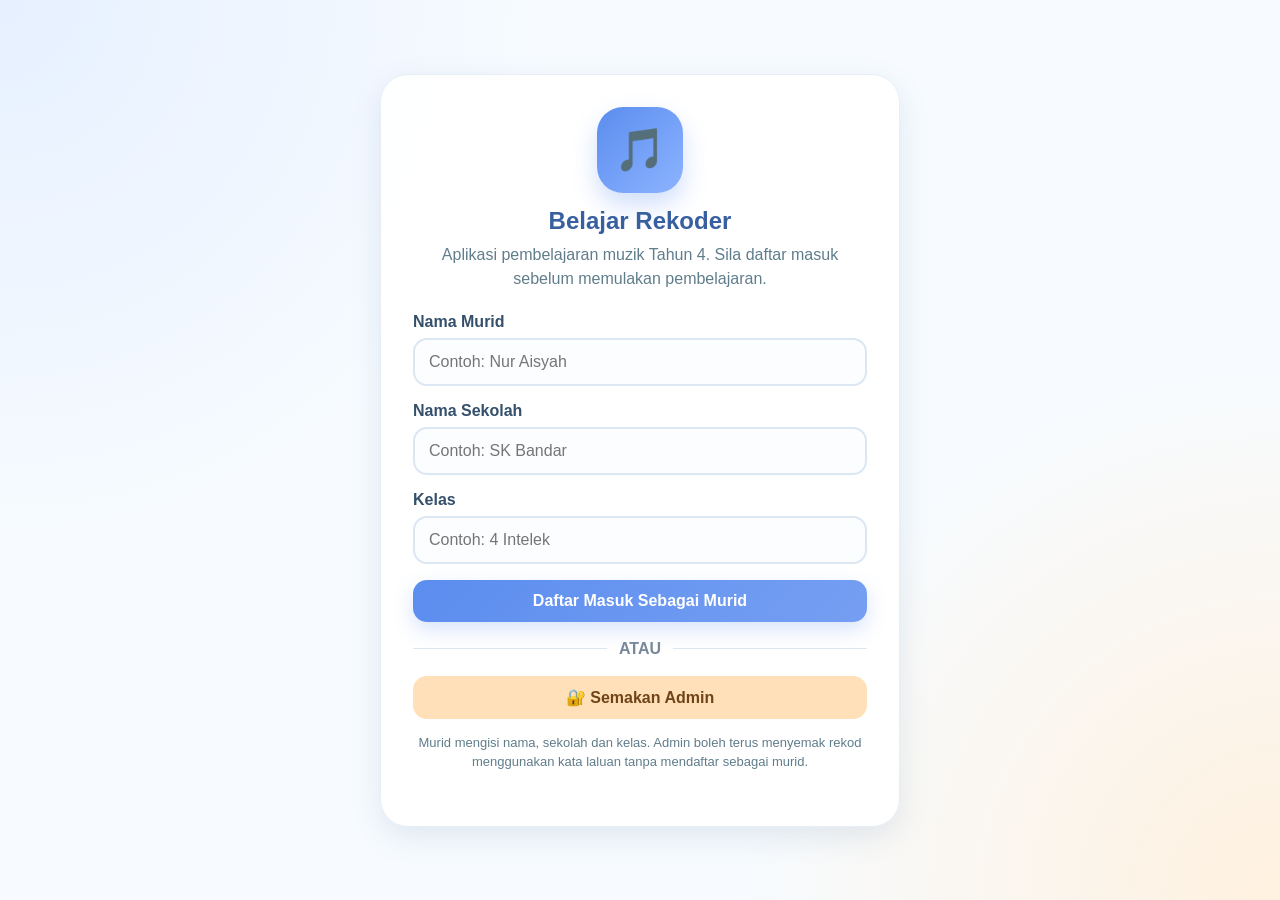
==== index.html @ 6b8384d9 "Add files via upload" ====
<!DOCTYPE html>
<html lang="ms">
<head>
  <meta charset="UTF-8" />
  <meta name="viewport" content="width=device-width, initial-scale=1.0" />
  <title>Belajar Rekoder Tahun 4</title>
  <style>
    :root{
      --primary:#5b8def;
      --secondary:#ffb86b;
      --accent:#7ed6b5;
      --pink:#f8b6c8;
      --bg:#f7fbff;
      --card:#ffffff;
      --text:#263238;
      --muted:#607d8b;
      --danger:#e57373;
      --success:#4caf88;
      --shadow:0 10px 30px rgba(79,115,150,.14);
      --radius:22px;
    }

    *{box-sizing:border-box}
    body{
      margin:0;
      font-family:"Trebuchet MS", Arial, sans-serif;
      background:
        radial-gradient(circle at top left, #e6f0ff 0, transparent 35%),
        radial-gradient(circle at bottom right, #fff1df 0, transparent 35%),
        var(--bg);
      color:var(--text);
      min-height:100vh;
    }

    button,input,select{font:inherit}

    .hidden{display:none!important}

    .app-shell{
      width:min(1180px, 94%);
      margin:24px auto 40px;
    }

    .login-screen{
      min-height:100vh;
      display:grid;
      place-items:center;
      padding:24px;
    }

    .login-card{
      width:min(520px,100%);
      background:rgba(255,255,255,.96);
      border-radius:28px;
      box-shadow:var(--shadow);
      padding:32px;
      border:1px solid #e7eef7;
    }

    .logo{
      width:86px;
      height:86px;
      border-radius:26px;
      display:grid;
      place-items:center;
      margin:0 auto 14px;
      font-size:42px;
      background:linear-gradient(135deg,var(--primary),#8cb3ff);
      box-shadow:0 12px 25px rgba(91,141,239,.28);
    }

    .login-card h1,
    .hero h1{
      margin:6px 0 8px;
      text-align:center;
      color:#385f9f;
    }

    .login-card p{
      text-align:center;
      color:var(--muted);
      margin:0 0 22px;
      line-height:1.5;
    }

    .form-group{margin-bottom:16px}
    label{
      display:block;
      font-weight:700;
      margin-bottom:7px;
      color:#35506b;
    }

    input{
      width:100%;
      border:2px solid #dbe7f3;
      border-radius:14px;
      padding:13px 14px;
      outline:none;
      background:#fbfdff;
      transition:.2s;
    }

    input:focus{
      border-color:var(--primary);
      box-shadow:0 0 0 4px rgba(91,141,239,.12);
    }

    .btn{
      border:0;
      border-radius:14px;
      padding:12px 18px;
      font-weight:800;
      cursor:pointer;
      transition:.2s;
      display:inline-flex;
      align-items:center;
      justify-content:center;
      gap:8px;
    }

    .btn:hover{transform:translateY(-2px)}
    .btn-primary{
      color:#fff;
      background:linear-gradient(135deg,var(--primary),#769ff2);
      box-shadow:0 8px 20px rgba(91,141,239,.24);
    }

    .btn-secondary{
      color:#704419;
      background:#ffe0b8;
    }

    .btn-success{
      color:#fff;
      background:linear-gradient(135deg,#47b98b,#7ed6b5);
    }

    .btn-danger{
      color:#fff;
      background:var(--danger);
    }

    .full{width:100%}

    .topbar{
      background:rgba(255,255,255,.94);
      border-radius:20px;
      box-shadow:var(--shadow);
      padding:14px 18px;
      display:flex;
      align-items:center;
      justify-content:space-between;
      gap:16px;
      position:sticky;
      top:12px;
      z-index:10;
      backdrop-filter:blur(10px);
    }

    .brand{
      display:flex;
      align-items:center;
      gap:12px;
      font-weight:900;
      color:#385f9f;
    }

    .brand-icon{
      width:44px;height:44px;border-radius:14px;
      display:grid;place-items:center;
      background:#e8f0ff;font-size:25px;
    }

    .user-chip{
      display:flex;
      align-items:center;
      gap:10px;
      color:#456;
      font-weight:700;
      text-align:right;
    }

    .nav{
      display:grid;
      grid-template-columns:repeat(5,1fr);
      gap:10px;
      margin:18px 0;
    }

    .nav button{
      border:0;
      padding:12px 10px;
      border-radius:15px;
      background:#fff;
      color:#4e6475;
      font-weight:800;
      cursor:pointer;
      box-shadow:0 5px 16px rgba(78,100,117,.10);
    }

    .nav button.active{
      background:linear-gradient(135deg,var(--primary),#8cb3ff);
      color:white;
    }

    .hero{
      background:linear-gradient(135deg,#eef5ff,#fff4e6);
      border-radius:26px;
      padding:32px 22px;
      box-shadow:var(--shadow);
      text-align:center;
      position:relative;
      overflow:hidden;
    }

    .hero:before,.hero:after{
      content:"♪";
      position:absolute;
      font-size:95px;
      opacity:.08;
      color:#385f9f;
    }
    .hero:before{left:28px;top:12px}
    .hero:after{right:28px;bottom:-8px;content:"♫"}

    .hero p{
      max-width:700px;
      margin:0 auto;
      color:var(--muted);
      line-height:1.6;
    }

    .section{
      margin-top:18px;
      background:rgba(255,255,255,.96);
      border-radius:var(--radius);
      box-shadow:var(--shadow);
      padding:26px;
    }

    .section h2{margin-top:0;color:#385f9f}

    .grid{
      display:grid;
      grid-template-columns:repeat(2,minmax(0,1fr));
      gap:16px;
    }

    .note-card,.stat-card,.admin-card{
      background:#fafdff;
      border:1px solid #e3edf5;
      border-radius:18px;
      padding:18px;
    }

    .note-card h3{margin-top:0;color:#476b91}
    .note-card p,.note-card li{line-height:1.55;color:#526772}

    .recorder{
      width:220px;
      margin:20px auto;
      padding:20px 18px 24px;
      border-radius:22px;
      background:linear-gradient(180deg,#fffdfa,#f7ead4);
      border:2px solid #e9d4b1;
      box-shadow:0 12px 25px rgba(113,86,43,.13);
      text-align:center;
    }

    .holes{
      display:flex;
      flex-direction:column;
      align-items:center;
      gap:12px;
      margin:18px auto;
    }

    .hole{
      width:28px;height:28px;border-radius:50%;
      border:3px solid #816445;
      background:#fff;
      cursor:pointer;
      transition:.2s;
    }

    .hole.closed{background:#6d5133}

    .practice-panel{text-align:center}
    .practice-display{
      font-size:44px;
      font-weight:900;
      color:#385f9f;
      margin:18px 0 10px;
    }

    .feedback{
      min-height:30px;
      font-weight:800;
      margin:10px 0;
    }

    .question{
      border:1px solid #e1eaf3;
      border-radius:18px;
      padding:18px;
      margin-bottom:16px;
      background:#fcfeff;
    }

    .question h3{
      margin-top:0;
      color:#3d5f7e;
      font-size:18px;
    }

    .option{
      display:flex;
      gap:10px;
      align-items:flex-start;
      padding:10px 12px;
      margin:8px 0;
      border-radius:12px;
      border:1px solid #e7edf3;
      cursor:pointer;
      background:white;
    }

    .option:hover{background:#f3f8ff}
    .option input{width:auto;margin-top:3px}

    .score-box{
      text-align:center;
      padding:24px;
      border-radius:22px;
      background:linear-gradient(135deg,#edf7ff,#effff8);
      border:2px dashed #9bc2ea;
    }

    .score-number{
      font-size:64px;
      color:#385f9f;
      font-weight:900;
      margin:8px 0;
    }

    .admin-tools{
      display:flex;
      gap:10px;
      flex-wrap:wrap;
      margin-bottom:16px;
    }

    table{
      width:100%;
      border-collapse:collapse;
      min-width:700px;
    }

    th,td{
      text-align:left;
      padding:12px;
      border-bottom:1px solid #e3ebf2;
    }

    th{
      background:#edf4ff;
      color:#3e5d78;
    }

    .table-wrap{overflow-x:auto}

    .empty{
      text-align:center;
      padding:30px;
      color:var(--muted);
    }

    .small{font-size:13px;color:var(--muted)}

    @media (max-width:800px){
      .grid{grid-template-columns:1fr}
      .nav{grid-template-columns:repeat(2,1fr)}
      .topbar{align-items:flex-start}
      .user-chip{font-size:13px}
    }
  </style>
</head>
<body>

  <section id="loginScreen" class="login-screen">
    <div class="login-card">
      <div class="logo">🎵</div>
      <h1>Belajar Rekoder</h1>
      <p>Aplikasi pembelajaran muzik Tahun 4. Sila daftar masuk sebelum memulakan pembelajaran.</p>

      <div class="form-group">
        <label for="studentName">Nama Murid</label>
        <input id="studentName" type="text" placeholder="Contoh: Nur Aisyah" />
      </div>

      <div class="form-group">
        <label for="schoolName">Nama Sekolah</label>
        <input id="schoolName" type="text" placeholder="Contoh: SK Bandar" />
      </div>

      <div class="form-group">
        <label for="studentClass">Kelas</label>
        <input id="studentClass" type="text" placeholder="Contoh: 4 Intelek" />
      </div>

      <button class="btn btn-primary full" onclick="login()">Daftar Masuk Sebagai Murid</button>

      <div style="display:flex;align-items:center;gap:12px;margin:18px 0;color:#789">
        <div style="height:1px;background:#dbe7f3;flex:1"></div>
        <strong>ATAU</strong>
        <div style="height:1px;background:#dbe7f3;flex:1"></div>
      </div>

      <button class="btn btn-secondary full" onclick="showDirectAdminLogin()">🔐 Semakan Admin</button>

      <div id="directAdminLogin" class="hidden" style="margin-top:16px;padding:16px;border-radius:16px;background:#f5f9ff;border:1px solid #dbe7f3">
        <label for="directAdminPassword">Kata Laluan Admin</label>
        <input id="directAdminPassword" type="password" placeholder="Masukkan kata laluan admin" />
        <button class="btn btn-primary full" style="margin-top:12px" onclick="directAdminLogin()">Buka Rekod Murid</button>
      </div>

      <p class="small" style="margin-top:14px">Murid mengisi nama, sekolah dan kelas. Admin boleh terus menyemak rekod menggunakan kata laluan tanpa mendaftar sebagai murid.</p>
    </div>
  </section>

  <section id="directAdminScreen" class="app-shell hidden">
    <header class="topbar">
      <div class="brand">
        <div class="brand-icon">🔐</div>
        <div>
          <div>Panel Semakan Admin</div>
          <div class="small">Belajar Rekoder Tahun 4</div>
        </div>
      </div>
      <button class="btn btn-secondary" onclick="exitDirectAdmin()">Keluar</button>
    </header>

    <section class="section">
      <h2>📋 Rekod Markah Murid</h2>
      <p>Admin tidak perlu mengisi nama, sekolah atau kelas.</p>

      <div class="admin-tools">
        <button class="btn btn-secondary" onclick="downloadCSV()">Muat Turun CSV</button>
        <button class="btn btn-danger" onclick="clearDirectAdminRecords()">Padam Semua Rekod</button>
      </div>

      <div class="table-wrap">
        <table>
          <thead>
            <tr>
              <th>Bil.</th>
              <th>Nama</th>
              <th>Sekolah</th>
              <th>Kelas</th>
              <th>Markah</th>
              <th>Peratus</th>
              <th>Tarikh</th>
            </tr>
          </thead>
          <tbody id="directAdminTableBody"></tbody>
        </table>
      </div>

      <div class="note-card" style="margin-top:18px">
        <strong>Perhatian:</strong>
        Rekod dalam versi ini disimpan pada pelayar/peranti yang digunakan.
        Untuk admin melihat keputusan murid daripada telefon atau komputer lain,
        aplikasi perlu disambungkan kepada pangkalan data dalam talian seperti Supabase.
      </div>
    </section>
  </section>

  <main id="app" class="app-shell hidden">
    <header class="topbar">
      <div class="brand">
        <div class="brand-icon">🎶</div>
        <div>
          <div>Belajar Rekoder</div>
          <div class="small">Muzik Tahun 4</div>
        </div>
      </div>

      <div class="user-chip">
        <div>
          <div id="userNameDisplay"></div>
          <div id="userSchoolDisplay" class="small"></div>
        </div>
        <button class="btn btn-secondary" onclick="logout()">Keluar</button>
      </div>
    </header>

    <nav class="nav">
      <button class="active" onclick="showPage('home', this)">🏠 Utama</button>
      <button onclick="showPage('notes', this)">📘 Nota</button>
      <button onclick="showPage('practice', this)">🎼 Latihan</button>
      <button onclick="showPage('quiz', this)">📝 Kuiz</button>
      <button onclick="showPage('score', this)">🏆 Markah</button>
    </nav>

    <section id="home" class="page hero">
      <h1>Selamat Datang ke Belajar Rekoder</h1>
      <p>
        Mari belajar cara memegang rekoder, menghasilkan bunyi yang lembut,
        mengenal not asas dan menjawab kuiz dengan seronok.
      </p>

      <div class="grid" style="margin-top:24px;text-align:left">
        <div class="stat-card">
          <h3>📘 Nota Mudah</h3>
          <p>Pelajari teknik asas rekoder langkah demi langkah.</p>
        </div>
        <div class="stat-card">
          <h3>🎼 Latihan Interaktif</h3>
          <p>Tekan lubang rekoder dan cuba not yang diberikan.</p>
        </div>
        <div class="stat-card">
          <h3>📝 Kuiz 20 Soalan</h3>
          <p>Uji kefahaman dengan soalan pilihan jawapan.</p>
        </div>
        <div class="stat-card">
          <h3>🏆 Rekod Markah</h3>
          <p>Markah disimpan untuk rujukan murid dan admin.</p>
        </div>
      </div>
    </section>

    <section id="notes" class="page section hidden">
      <h2>📘 Nota Teknik Belajar Rekoder</h2>
      <div class="grid">
        <article class="note-card">
          <h3>1. Postur Badan</h3>
          <p>Duduk atau berdiri dengan badan tegak. Bahu hendaklah dalam keadaan santai.</p>
        </article>

        <article class="note-card">
          <h3>2. Cara Memegang</h3>
          <p>Tangan kiri berada di bahagian atas rekoder dan tangan kanan di bahagian bawah.</p>
        </article>

        <article class="note-card">
          <h3>3. Kedudukan Jari</h3>
          <p>Tutup lubang dengan bahagian lembut hujung jari. Pastikan lubang tertutup rapat.</p>
        </article>

        <article class="note-card">
          <h3>4. Teknik Tiupan</h3>
          <p>Tiup secara lembut sambil menyebut bunyi “tu”. Jangan meniup terlalu kuat.</p>
        </article>

        <article class="note-card">
          <h3>5. Penghasilan Bunyi</h3>
          <p>Bunyi yang baik adalah jelas, lembut dan tidak pecah.</p>
        </article>

        <article class="note-card">
          <h3>6. Penjagaan Rekoder</h3>
          <p>Bersihkan rekoder selepas digunakan dan simpan di dalam bekas yang sesuai.</p>
        </article>
      </div>

      <div class="note-card" style="margin-top:16px">
        <h3>Not Asas Rekoder</h3>
        <ul>
          <li><strong>Not B:</strong> Tutup lubang ibu jari belakang dan lubang pertama.</li>
          <li><strong>Not A:</strong> Tutup lubang ibu jari belakang, lubang pertama dan kedua.</li>
          <li><strong>Not G:</strong> Tutup lubang ibu jari belakang, lubang pertama, kedua dan ketiga.</li>
        </ul>
      </div>
    </section>

    <section id="practice" class="page section hidden">
      <h2>🎼 Latihan Rekoder</h2>
      <div class="practice-panel">
        <p>Tekan butang <strong>Mula Latihan</strong>. Kemudian klik lubang rekoder sehingga sama dengan not yang diminta.</p>

        <div class="practice-display" id="targetNote">-</div>

        <div class="recorder">
          <div style="font-size:30px">🎵</div>
          <div class="holes">
            <button class="hole" data-hole="0" onclick="toggleHole(this)" title="Lubang ibu jari"></button>
            <button class="hole" data-hole="1" onclick="toggleHole(this)"></button>
            <button class="hole" data-hole="2" onclick="toggleHole(this)"></button>
            <button class="hole" data-hole="3" onclick="toggleHole(this)"></button>
          </div>
          <div class="small">Klik bulatan untuk buka atau tutup lubang.</div>
        </div>

        <div class="feedback" id="practiceFeedback"></div>
        <button class="btn btn-primary" onclick="startPractice()">▶ Mula Latihan</button>
        <button class="btn btn-success" onclick="checkPractice()">✓ Semak Jawapan</button>
        <button class="btn btn-secondary" onclick="playTone()">🔊 Dengar Bunyi</button>
      </div>
    </section>

    <section id="quiz" class="page section hidden">
      <h2>📝 Kuiz Rekoder: 20 Soalan</h2>
      <p>Jawab semua soalan, kemudian tekan butang <strong>Hantar Jawapan</strong>.</p>
      <form id="quizForm"></form>
      <button class="btn btn-primary full" onclick="submitQuiz()">Hantar Jawapan</button>
    </section>

    <section id="score" class="page section hidden">
      <h2>🏆 Markah Saya</h2>
      <div id="scoreContent" class="score-box">
        <p>Anda belum menjawab kuiz.</p>
      </div>

      <div class="admin-card" style="margin-top:22px">
        <h2>🔐 Ruangan Semakan Admin</h2>
        <p>Masukkan kata laluan admin untuk melihat semua rekod murid.</p>
        <div class="admin-tools">
          <input id="adminPassword" type="password" placeholder="Kata laluan admin" style="max-width:260px" />
          <button class="btn btn-primary" onclick="openAdmin()">Buka Rekod</button>
        </div>

        <div id="adminArea" class="hidden">
          <div class="admin-tools">
            <button class="btn btn-secondary" onclick="downloadCSV()">Muat Turun CSV</button>
            <button class="btn btn-danger" onclick="clearRecords()">Padam Semua Rekod</button>
          </div>
          <div class="table-wrap">
            <table>
              <thead>
                <tr>
                  <th>Bil.</th>
                  <th>Nama</th>
                  <th>Sekolah</th>
                  <th>Kelas</th>
                  <th>Markah</th>
                  <th>Peratus</th>
                  <th>Tarikh</th>
                </tr>
              </thead>
              <tbody id="adminTableBody"></tbody>
            </table>
          </div>
        </div>
      </div>
    </section>
  </main>

  <script>
    const ADMIN_PASSWORD = "rekoder123";

    const questions = [
      {q:"Apakah postur yang betul semasa bermain rekoder?", o:["Badan membongkok","Badan tegak dan santai","Berbaring","Kepala tunduk"], a:1},
      {q:"Tangan manakah berada di bahagian atas rekoder?", o:["Tangan kanan","Tangan kiri","Kedua-dua tangan di bawah","Tiada tangan"], a:1},
      {q:"Apakah suku kata yang sesuai digunakan ketika meniup rekoder?", o:["La","Tu","Mi","Sa"], a:1},
      {q:"Bagaimanakah cara meniup rekoder yang betul?", o:["Sangat kuat","Lembut dan terkawal","Secepat mungkin","Tanpa berhenti"], a:1},
      {q:"Bahagian jari manakah digunakan untuk menutup lubang?", o:["Kuku","Hujung jari yang lembut","Tapak tangan","Belakang tangan"], a:1},
      {q:"Apakah ciri bunyi rekoder yang baik?", o:["Pecah dan kasar","Jelas dan lembut","Terlalu kuat","Tidak kedengaran"], a:1},
      {q:"Apakah yang perlu dilakukan selepas menggunakan rekoder?", o:["Biarkan basah","Bersihkan dan simpan","Buang","Rendam semalaman"], a:1},
      {q:"Untuk not B, lubang manakah perlu ditutup?", o:["Ibu jari belakang dan lubang pertama","Semua lubang","Lubang terakhir sahaja","Tiada lubang"], a:0},
      {q:"Untuk not A, berapa lubang hadapan asas ditutup?", o:["Satu","Dua","Tiga","Empat"], a:1},
      {q:"Untuk not G, berapa lubang hadapan asas ditutup?", o:["Satu","Dua","Tiga","Tiada"], a:2},
      {q:"Apakah fungsi ibu jari tangan kiri?", o:["Memegang bahagian bawah","Menutup lubang belakang","Menekan butang","Menutup hujung rekoder"], a:1},
      {q:"Mengapakah lubang perlu ditutup rapat?", o:["Supaya rekoder berat","Supaya bunyi tepat","Supaya warna cantik","Supaya tangan sejuk"], a:1},
      {q:"Apakah yang berlaku jika tiupan terlalu kuat?", o:["Bunyi menjadi pecah","Bunyi semakin lembut","Rekoder tidak berbunyi","Not menjadi perlahan"], a:0},
      {q:"Bahagian rekoder yang dimasukkan ke mulut dipanggil...", o:["Kaki rekoder","Muncung rekoder","Lubang nada","Badan bawah"], a:1},
      {q:"Apakah amalan terbaik sebelum bermain rekoder?", o:["Makan gula-gula","Pastikan tangan bersih","Basahkan semua lubang","Goncang rekoder"], a:1},
      {q:"Semasa bermain, bahu hendaklah...", o:["Diangkat tinggi","Santai","Digoyang","Ditekan"], a:1},
      {q:"Apakah tujuan latihan penjarian?", o:["Menghafal warna","Menguasai kedudukan jari","Menguatkan rekoder","Menukar saiz rekoder"], a:1},
      {q:"Apakah yang perlu dibuat jika bunyi tidak jelas?", o:["Tiup lebih kuat tanpa henti","Semak lubang dan kawal tiupan","Tutup semua lubang secara rawak","Ketuk rekoder"], a:1},
      {q:"Rekoder termasuk dalam keluarga alat muzik...", o:["Tiupan","Bertali","Pukulan","Elektronik"], a:0},
      {q:"Sikap yang baik semasa belajar rekoder ialah...", o:["Cepat berputus asa","Berlatih secara sabar dan konsisten","Bermain terlalu kuat","Mengganggu rakan"], a:1}
    ];

    let currentUser = null;
    let currentTarget = null;
    const patterns = {
      "B":[1,1,0,0],
      "A":[1,1,1,0],
      "G":[1,1,1,1]
    };

    function login(){
      const name = document.getElementById("studentName").value.trim();
      const school = document.getElementById("schoolName").value.trim();
      const studentClass = document.getElementById("studentClass").value.trim();

      if(!name || !school || !studentClass){
        alert("Sila lengkapkan nama, sekolah dan kelas.");
        return;
      }

      currentUser = {name, school, studentClass};
      localStorage.setItem("rekoderCurrentUser", JSON.stringify(currentUser));
      loadApp();
    }

    function loadApp(){
      const saved = localStorage.getItem("rekoderCurrentUser");
      if(saved) currentUser = JSON.parse(saved);
      if(!currentUser) return;

      document.getElementById("loginScreen").classList.add("hidden");
      document.getElementById("app").classList.remove("hidden");
      document.getElementById("userNameDisplay").textContent = currentUser.name;
      document.getElementById("userSchoolDisplay").textContent =
        currentUser.school + " • " + currentUser.studentClass;

      buildQuiz();
      showMyScore();
    }

    function logout(){
      localStorage.removeItem("rekoderCurrentUser");
      location.reload();
    }

    function showPage(id, button){
      document.querySelectorAll(".page").forEach(p => p.classList.add("hidden"));
      document.getElementById(id).classList.remove("hidden");

      document.querySelectorAll(".nav button").forEach(b => b.classList.remove("active"));
      if(button) button.classList.add("active");

      if(id === "score") showMyScore();
      window.scrollTo({top:0, behavior:"smooth"});
    }

    function buildQuiz(){
      const form = document.getElementById("quizForm");
      form.innerHTML = "";

      questions.forEach((item,index)=>{
        const box = document.createElement("div");
        box.className = "question";
        box.innerHTML = `<h3>${index+1}. ${item.q}</h3>` +
          item.o.map((opt,i)=>`
            <label class="option">
              <input type="radio" name="q${index}" value="${i}">
              <span>${opt}</span>
            </label>
          `).join("");
        form.appendChild(box);
      });
    }

    function submitQuiz(){
      let score = 0;
      let answered = 0;

      questions.forEach((item,index)=>{
        const selected = document.querySelector(`input[name="q${index}"]:checked`);
        if(selected){
          answered++;
          if(Number(selected.value) === item.a) score++;
        }
      });

      if(answered < questions.length){
        alert(`Sila jawab semua soalan. Anda telah menjawab ${answered} daripada ${questions.length} soalan.`);
        return;
      }

      const percent = Math.round((score/questions.length)*100);
      const record = {
        ...currentUser,
        score,
        total:questions.length,
        percent,
        date:new Date().toLocaleString("ms-MY")
      };

      localStorage.setItem("rekoderLastScore", JSON.stringify(record));

      const records = JSON.parse(localStorage.getItem("rekoderRecords") || "[]");
      records.push(record);
      localStorage.setItem("rekoderRecords", JSON.stringify(records));

      showPage("score", document.querySelectorAll(".nav button")[4]);
      alert("Tahniah! Kuiz telah dihantar.");
    }

    function showMyScore(){
      const box = document.getElementById("scoreContent");
      const record = JSON.parse(localStorage.getItem("rekoderLastScore") || "null");

      if(!record || !currentUser || record.name !== currentUser.name){
        box.innerHTML = "<p>Anda belum menjawab kuiz.</p>";
        return;
      }

      let message = "Teruskan berlatih!";
      if(record.percent >= 80) message = "Cemerlang! Anda hebat bermain rekoder.";
      else if(record.percent >= 60) message = "Bagus! Tingkatkan lagi latihan anda.";
      else if(record.percent >= 40) message = "Usaha yang baik. Baca semula nota dan cuba lagi.";

      box.innerHTML = `
        <div class="small">${record.name} • ${record.school} • ${record.studentClass}</div>
        <div class="score-number">${record.score}/${record.total}</div>
        <h3>${record.percent}%</h3>
        <p>${message}</p>
        <div class="small">${record.date}</div>
      `;
    }

    function startPractice(){
      const notes = Object.keys(patterns);
      currentTarget = notes[Math.floor(Math.random()*notes.length)];
      document.getElementById("targetNote").textContent = "Not " + currentTarget;
      document.getElementById("practiceFeedback").textContent = "Susun penjarian yang betul.";
      document.querySelectorAll(".hole").forEach(h => h.classList.remove("closed"));
    }

    function toggleHole(el){
      el.classList.toggle("closed");
    }

    function checkPractice(){
      if(!currentTarget){
        alert("Tekan Mula Latihan terlebih dahulu.");
        return;
      }

      const state = [...document.querySelectorAll(".hole")]
        .map(h => h.classList.contains("closed") ? 1 : 0);

      const correct = patterns[currentTarget].every((v,i)=>v === state[i]);
      const feedback = document.getElementById("practiceFeedback");

      if(correct){
        feedback.textContent = "✅ Betul! Penjarian anda tepat.";
        feedback.style.color = "#2e8b67";
        playTone();
      }else{
        feedback.textContent = "❌ Belum tepat. Semak semula nota penjarian.";
        feedback.style.color = "#d05f5f";
      }
    }

    function playTone(){
      const frequencyMap = {B:493.88,A:440,G:392};
      const note = currentTarget || "A";

      const AudioContext = window.AudioContext || window.webkitAudioContext;
      if(!AudioContext){
        alert("Pelayar ini tidak menyokong audio.");
        return;
      }

      const ctx = new AudioContext();
      const osc = ctx.createOscillator();
      const gain = ctx.createGain();

      osc.type = "sine";
      osc.frequency.value = frequencyMap[note];
      gain.gain.setValueAtTime(0.12, ctx.currentTime);
      gain.gain.exponentialRampToValueAtTime(0.001, ctx.currentTime + 0.8);

      osc.connect(gain);
      gain.connect(ctx.destination);
      osc.start();
      osc.stop(ctx.currentTime + 0.8);
    }

    function showDirectAdminLogin(){
      document.getElementById("directAdminLogin").classList.toggle("hidden");
      document.getElementById("directAdminPassword").focus();
    }

    function directAdminLogin(){
      const password = document.getElementById("directAdminPassword").value;
      if(password !== ADMIN_PASSWORD){
        alert("Kata laluan admin tidak tepat.");
        return;
      }

      document.getElementById("loginScreen").classList.add("hidden");
      document.getElementById("app").classList.add("hidden");
      document.getElementById("directAdminScreen").classList.remove("hidden");
      renderDirectAdminTable();
    }

    function exitDirectAdmin(){
      document.getElementById("directAdminScreen").classList.add("hidden");
      document.getElementById("loginScreen").classList.remove("hidden");
      document.getElementById("directAdminPassword").value = "";
      document.getElementById("directAdminLogin").classList.add("hidden");
    }

    function renderDirectAdminTable(){
      const records = JSON.parse(localStorage.getItem("rekoderRecords") || "[]");
      const body = document.getElementById("directAdminTableBody");

      if(records.length === 0){
        body.innerHTML = `<tr><td colspan="7" class="empty">Belum ada rekod murid pada peranti ini.</td></tr>`;
        return;
      }

      body.innerHTML = records.map((r,i)=>`
        <tr>
          <td>${i+1}</td>
          <td>${escapeHTML(r.name)}</td>
          <td>${escapeHTML(r.school)}</td>
          <td>${escapeHTML(r.studentClass)}</td>
          <td>${r.score}/${r.total}</td>
          <td>${r.percent}%</td>
          <td>${escapeHTML(r.date)}</td>
        </tr>
      `).join("");
    }

    function clearDirectAdminRecords(){
      if(confirm("Adakah anda pasti mahu memadam semua rekod?")){
        localStorage.removeItem("rekoderRecords");
        localStorage.removeItem("rekoderLastScore");
        renderDirectAdminTable();
      }
    }

    function openAdmin(){
      const password = document.getElementById("adminPassword").value;
      if(password !== ADMIN_PASSWORD){
        alert("Kata laluan admin tidak tepat.");
        return;
      }

      document.getElementById("adminArea").classList.remove("hidden");
      renderAdminTable();
    }

    function renderAdminTable(){
      const records = JSON.parse(localStorage.getItem("rekoderRecords") || "[]");
      const body = document.getElementById("adminTableBody");

      if(records.length === 0){
        body.innerHTML = `<tr><td colspan="7" class="empty">Belum ada rekod murid.</td></tr>`;
        return;
      }

      body.innerHTML = records.map((r,i)=>`
        <tr>
          <td>${i+1}</td>
          <td>${escapeHTML(r.name)}</td>
          <td>${escapeHTML(r.school)}</td>
          <td>${escapeHTML(r.studentClass)}</td>
          <td>${r.score}/${r.total}</td>
          <td>${r.percent}%</td>
          <td>${escapeHTML(r.date)}</td>
        </tr>
      `).join("");
    }

    function downloadCSV(){
      const records = JSON.parse(localStorage.getItem("rekoderRecords") || "[]");
      if(!records.length){
        alert("Tiada rekod untuk dimuat turun.");
        return;
      }

      const rows = [
        ["Bil","Nama","Sekolah","Kelas","Markah","Jumlah","Peratus","Tarikh"],
        ...records.map((r,i)=>[i+1,r.name,r.school,r.studentClass,r.score,r.total,r.percent+"%",r.date])
      ];

      const csv = "\uFEFF" + rows.map(row =>
        row.map(value => `"${String(value).replace(/"/g,'""')}"`).join(",")
      ).join("\n");

      const blob = new Blob([csv], {type:"text/csv;charset=utf-8;"});
      const url = URL.createObjectURL(blob);
      const a = document.createElement("a");
      a.href = url;
      a.download = "rekod_markah_belajar_rekoder.csv";
      a.click();
      URL.revokeObjectURL(url);
    }

    function clearRecords(){
      if(confirm("Adakah anda pasti mahu memadam semua rekod?")){
        localStorage.removeItem("rekoderRecords");
        renderAdminTable();
      }
    }

    function escapeHTML(text){
      return String(text)
        .replaceAll("&","&amp;")
        .replaceAll("<","&lt;")
        .replaceAll(">","&gt;")
        .replaceAll('"',"&quot;")
        .replaceAll("'","&#039;");
    }

    window.addEventListener("DOMContentLoaded", ()=>{
      if(localStorage.getItem("rekoderCurrentUser")) loadApp();
    });
  </script>
</body>
</html>
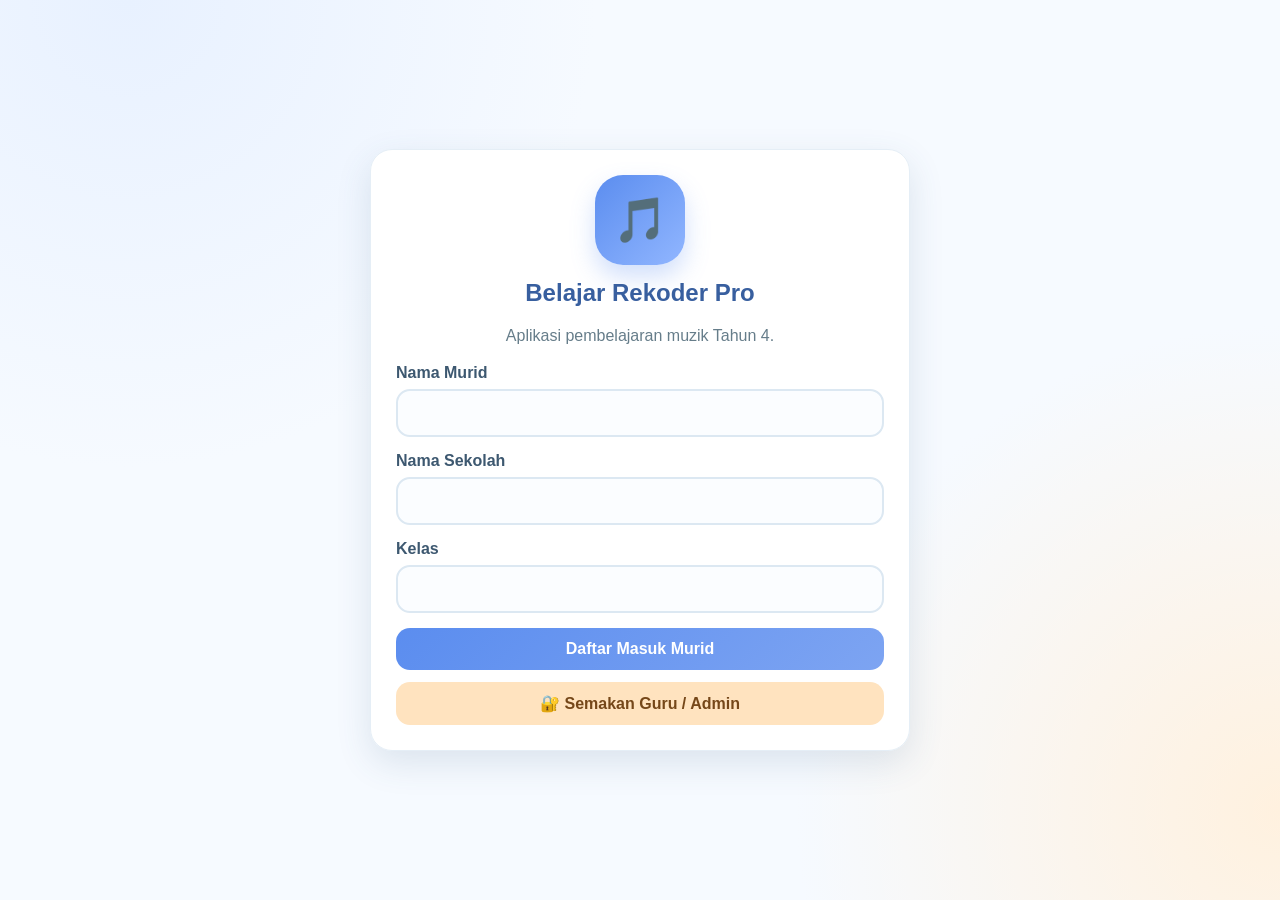
==== commit ce0669cf: "Add files via upload Upload aplikasi Belajar Rekoder Pro" ====
--- a/index.html
+++ b/index.html
@@ -1,999 +1,10 @@
-<!DOCTYPE html>
-<html lang="ms">
-<head>
-  <meta charset="UTF-8" />
-  <meta name="viewport" content="width=device-width, initial-scale=1.0" />
-  <title>Belajar Rekoder Tahun 4</title>
-  <style>
-    :root{
-      --primary:#5b8def;
-      --secondary:#ffb86b;
-      --accent:#7ed6b5;
-      --pink:#f8b6c8;
-      --bg:#f7fbff;
-      --card:#ffffff;
-      --text:#263238;
-      --muted:#607d8b;
-      --danger:#e57373;
-      --success:#4caf88;
-      --shadow:0 10px 30px rgba(79,115,150,.14);
-      --radius:22px;
-    }
-
-    *{box-sizing:border-box}
-    body{
-      margin:0;
-      font-family:"Trebuchet MS", Arial, sans-serif;
-      background:
-        radial-gradient(circle at top left, #e6f0ff 0, transparent 35%),
-        radial-gradient(circle at bottom right, #fff1df 0, transparent 35%),
-        var(--bg);
-      color:var(--text);
-      min-height:100vh;
-    }
-
-    button,input,select{font:inherit}
-
-    .hidden{display:none!important}
-
-    .app-shell{
-      width:min(1180px, 94%);
-      margin:24px auto 40px;
-    }
-
-    .login-screen{
-      min-height:100vh;
-      display:grid;
-      place-items:center;
-      padding:24px;
-    }
-
-    .login-card{
-      width:min(520px,100%);
-      background:rgba(255,255,255,.96);
-      border-radius:28px;
-      box-shadow:var(--shadow);
-      padding:32px;
-      border:1px solid #e7eef7;
-    }
-
-    .logo{
-      width:86px;
-      height:86px;
-      border-radius:26px;
-      display:grid;
-      place-items:center;
-      margin:0 auto 14px;
-      font-size:42px;
-      background:linear-gradient(135deg,var(--primary),#8cb3ff);
-      box-shadow:0 12px 25px rgba(91,141,239,.28);
-    }
-
-    .login-card h1,
-    .hero h1{
-      margin:6px 0 8px;
-      text-align:center;
-      color:#385f9f;
-    }
-
-    .login-card p{
-      text-align:center;
-      color:var(--muted);
-      margin:0 0 22px;
-      line-height:1.5;
-    }
-
-    .form-group{margin-bottom:16px}
-    label{
-      display:block;
-      font-weight:700;
-      margin-bottom:7px;
-      color:#35506b;
-    }
-
-    input{
-      width:100%;
-      border:2px solid #dbe7f3;
-      border-radius:14px;
-      padding:13px 14px;
-      outline:none;
-      background:#fbfdff;
-      transition:.2s;
-    }
-
-    input:focus{
-      border-color:var(--primary);
-      box-shadow:0 0 0 4px rgba(91,141,239,.12);
-    }
-
-    .btn{
-      border:0;
-      border-radius:14px;
-      padding:12px 18px;
-      font-weight:800;
-      cursor:pointer;
-      transition:.2s;
-      display:inline-flex;
-      align-items:center;
-      justify-content:center;
-      gap:8px;
-    }
-
-    .btn:hover{transform:translateY(-2px)}
-    .btn-primary{
-      color:#fff;
-      background:linear-gradient(135deg,var(--primary),#769ff2);
-      box-shadow:0 8px 20px rgba(91,141,239,.24);
-    }
-
-    .btn-secondary{
-      color:#704419;
-      background:#ffe0b8;
-    }
-
-    .btn-success{
-      color:#fff;
-      background:linear-gradient(135deg,#47b98b,#7ed6b5);
-    }
-
-    .btn-danger{
-      color:#fff;
-      background:var(--danger);
-    }
-
-    .full{width:100%}
-
-    .topbar{
-      background:rgba(255,255,255,.94);
-      border-radius:20px;
-      box-shadow:var(--shadow);
-      padding:14px 18px;
-      display:flex;
-      align-items:center;
-      justify-content:space-between;
-      gap:16px;
-      position:sticky;
-      top:12px;
-      z-index:10;
-      backdrop-filter:blur(10px);
-    }
-
-    .brand{
-      display:flex;
-      align-items:center;
-      gap:12px;
-      font-weight:900;
-      color:#385f9f;
-    }
-
-    .brand-icon{
-      width:44px;height:44px;border-radius:14px;
-      display:grid;place-items:center;
-      background:#e8f0ff;font-size:25px;
-    }
-
-    .user-chip{
-      display:flex;
-      align-items:center;
-      gap:10px;
-      color:#456;
-      font-weight:700;
-      text-align:right;
-    }
-
-    .nav{
-      display:grid;
-      grid-template-columns:repeat(5,1fr);
-      gap:10px;
-      margin:18px 0;
-    }
-
-    .nav button{
-      border:0;
-      padding:12px 10px;
-      border-radius:15px;
-      background:#fff;
-      color:#4e6475;
-      font-weight:800;
-      cursor:pointer;
-      box-shadow:0 5px 16px rgba(78,100,117,.10);
-    }
-
-    .nav button.active{
-      background:linear-gradient(135deg,var(--primary),#8cb3ff);
-      color:white;
-    }
-
-    .hero{
-      background:linear-gradient(135deg,#eef5ff,#fff4e6);
-      border-radius:26px;
-      padding:32px 22px;
-      box-shadow:var(--shadow);
-      text-align:center;
-      position:relative;
-      overflow:hidden;
-    }
-
-    .hero:before,.hero:after{
-      content:"♪";
-      position:absolute;
-      font-size:95px;
-      opacity:.08;
-      color:#385f9f;
-    }
-    .hero:before{left:28px;top:12px}
-    .hero:after{right:28px;bottom:-8px;content:"♫"}
-
-    .hero p{
-      max-width:700px;
-      margin:0 auto;
-      color:var(--muted);
-      line-height:1.6;
-    }
-
-    .section{
-      margin-top:18px;
-      background:rgba(255,255,255,.96);
-      border-radius:var(--radius);
-      box-shadow:var(--shadow);
-      padding:26px;
-    }
-
-    .section h2{margin-top:0;color:#385f9f}
-
-    .grid{
-      display:grid;
-      grid-template-columns:repeat(2,minmax(0,1fr));
-      gap:16px;
-    }
-
-    .note-card,.stat-card,.admin-card{
-      background:#fafdff;
-      border:1px solid #e3edf5;
-      border-radius:18px;
-      padding:18px;
-    }
-
-    .note-card h3{margin-top:0;color:#476b91}
-    .note-card p,.note-card li{line-height:1.55;color:#526772}
-
-    .recorder{
-      width:220px;
-      margin:20px auto;
-      padding:20px 18px 24px;
-      border-radius:22px;
-      background:linear-gradient(180deg,#fffdfa,#f7ead4);
-      border:2px solid #e9d4b1;
-      box-shadow:0 12px 25px rgba(113,86,43,.13);
-      text-align:center;
-    }
-
-    .holes{
-      display:flex;
-      flex-direction:column;
-      align-items:center;
-      gap:12px;
-      margin:18px auto;
-    }
-
-    .hole{
-      width:28px;height:28px;border-radius:50%;
-      border:3px solid #816445;
-      background:#fff;
-      cursor:pointer;
-      transition:.2s;
-    }
-
-    .hole.closed{background:#6d5133}
-
-    .practice-panel{text-align:center}
-    .practice-display{
-      font-size:44px;
-      font-weight:900;
-      color:#385f9f;
-      margin:18px 0 10px;
-    }
-
-    .feedback{
-      min-height:30px;
-      font-weight:800;
-      margin:10px 0;
-    }
-
-    .question{
-      border:1px solid #e1eaf3;
-      border-radius:18px;
-      padding:18px;
-      margin-bottom:16px;
-      background:#fcfeff;
-    }
-
-    .question h3{
-      margin-top:0;
-      color:#3d5f7e;
-      font-size:18px;
-    }
-
-    .option{
-      display:flex;
-      gap:10px;
-      align-items:flex-start;
-      padding:10px 12px;
-      margin:8px 0;
-      border-radius:12px;
-      border:1px solid #e7edf3;
-      cursor:pointer;
-      background:white;
-    }
-
-    .option:hover{background:#f3f8ff}
-    .option input{width:auto;margin-top:3px}
-
-    .score-box{
-      text-align:center;
-      padding:24px;
-      border-radius:22px;
-      background:linear-gradient(135deg,#edf7ff,#effff8);
-      border:2px dashed #9bc2ea;
-    }
-
-    .score-number{
-      font-size:64px;
-      color:#385f9f;
-      font-weight:900;
-      margin:8px 0;
-    }
-
-    .admin-tools{
-      display:flex;
-      gap:10px;
-      flex-wrap:wrap;
-      margin-bottom:16px;
-    }
-
-    table{
-      width:100%;
-      border-collapse:collapse;
-      min-width:700px;
-    }
-
-    th,td{
-      text-align:left;
-      padding:12px;
-      border-bottom:1px solid #e3ebf2;
-    }
-
-    th{
-      background:#edf4ff;
-      color:#3e5d78;
-    }
-
-    .table-wrap{overflow-x:auto}
-
-    .empty{
-      text-align:center;
-      padding:30px;
-      color:var(--muted);
-    }
-
-    .small{font-size:13px;color:var(--muted)}
-
-    @media (max-width:800px){
-      .grid{grid-template-columns:1fr}
-      .nav{grid-template-columns:repeat(2,1fr)}
-      .topbar{align-items:flex-start}
-      .user-chip{font-size:13px}
-    }
-  </style>
-</head>
-<body>
-
-  <section id="loginScreen" class="login-screen">
-    <div class="login-card">
-      <div class="logo">🎵</div>
-      <h1>Belajar Rekoder</h1>
-      <p>Aplikasi pembelajaran muzik Tahun 4. Sila daftar masuk sebelum memulakan pembelajaran.</p>
-
-      <div class="form-group">
-        <label for="studentName">Nama Murid</label>
-        <input id="studentName" type="text" placeholder="Contoh: Nur Aisyah" />
-      </div>
-
-      <div class="form-group">
-        <label for="schoolName">Nama Sekolah</label>
-        <input id="schoolName" type="text" placeholder="Contoh: SK Bandar" />
-      </div>
-
-      <div class="form-group">
-        <label for="studentClass">Kelas</label>
-        <input id="studentClass" type="text" placeholder="Contoh: 4 Intelek" />
-      </div>
-
-      <button class="btn btn-primary full" onclick="login()">Daftar Masuk Sebagai Murid</button>
-
-      <div style="display:flex;align-items:center;gap:12px;margin:18px 0;color:#789">
-        <div style="height:1px;background:#dbe7f3;flex:1"></div>
-        <strong>ATAU</strong>
-        <div style="height:1px;background:#dbe7f3;flex:1"></div>
-      </div>
-
-      <button class="btn btn-secondary full" onclick="showDirectAdminLogin()">🔐 Semakan Admin</button>
-
-      <div id="directAdminLogin" class="hidden" style="margin-top:16px;padding:16px;border-radius:16px;background:#f5f9ff;border:1px solid #dbe7f3">
-        <label for="directAdminPassword">Kata Laluan Admin</label>
-        <input id="directAdminPassword" type="password" placeholder="Masukkan kata laluan admin" />
-        <button class="btn btn-primary full" style="margin-top:12px" onclick="directAdminLogin()">Buka Rekod Murid</button>
-      </div>
-
-      <p class="small" style="margin-top:14px">Murid mengisi nama, sekolah dan kelas. Admin boleh terus menyemak rekod menggunakan kata laluan tanpa mendaftar sebagai murid.</p>
-    </div>
-  </section>
-
-  <section id="directAdminScreen" class="app-shell hidden">
-    <header class="topbar">
-      <div class="brand">
-        <div class="brand-icon">🔐</div>
-        <div>
-          <div>Panel Semakan Admin</div>
-          <div class="small">Belajar Rekoder Tahun 4</div>
-        </div>
-      </div>
-      <button class="btn btn-secondary" onclick="exitDirectAdmin()">Keluar</button>
-    </header>
-
-    <section class="section">
-      <h2>📋 Rekod Markah Murid</h2>
-      <p>Admin tidak perlu mengisi nama, sekolah atau kelas.</p>
-
-      <div class="admin-tools">
-        <button class="btn btn-secondary" onclick="downloadCSV()">Muat Turun CSV</button>
-        <button class="btn btn-danger" onclick="clearDirectAdminRecords()">Padam Semua Rekod</button>
-      </div>
-
-      <div class="table-wrap">
-        <table>
-          <thead>
-            <tr>
-              <th>Bil.</th>
-              <th>Nama</th>
-              <th>Sekolah</th>
-              <th>Kelas</th>
-              <th>Markah</th>
-              <th>Peratus</th>
-              <th>Tarikh</th>
-            </tr>
-          </thead>
-          <tbody id="directAdminTableBody"></tbody>
-        </table>
-      </div>
-
-      <div class="note-card" style="margin-top:18px">
-        <strong>Perhatian:</strong>
-        Rekod dalam versi ini disimpan pada pelayar/peranti yang digunakan.
-        Untuk admin melihat keputusan murid daripada telefon atau komputer lain,
-        aplikasi perlu disambungkan kepada pangkalan data dalam talian seperti Supabase.
-      </div>
-    </section>
-  </section>
-
-  <main id="app" class="app-shell hidden">
-    <header class="topbar">
-      <div class="brand">
-        <div class="brand-icon">🎶</div>
-        <div>
-          <div>Belajar Rekoder</div>
-          <div class="small">Muzik Tahun 4</div>
-        </div>
-      </div>
-
-      <div class="user-chip">
-        <div>
-          <div id="userNameDisplay"></div>
-          <div id="userSchoolDisplay" class="small"></div>
-        </div>
-        <button class="btn btn-secondary" onclick="logout()">Keluar</button>
-      </div>
-    </header>
-
-    <nav class="nav">
-      <button class="active" onclick="showPage('home', this)">🏠 Utama</button>
-      <button onclick="showPage('notes', this)">📘 Nota</button>
-      <button onclick="showPage('practice', this)">🎼 Latihan</button>
-      <button onclick="showPage('quiz', this)">📝 Kuiz</button>
-      <button onclick="showPage('score', this)">🏆 Markah</button>
-    </nav>
-
-    <section id="home" class="page hero">
-      <h1>Selamat Datang ke Belajar Rekoder</h1>
-      <p>
-        Mari belajar cara memegang rekoder, menghasilkan bunyi yang lembut,
-        mengenal not asas dan menjawab kuiz dengan seronok.
-      </p>
-
-      <div class="grid" style="margin-top:24px;text-align:left">
-        <div class="stat-card">
-          <h3>📘 Nota Mudah</h3>
-          <p>Pelajari teknik asas rekoder langkah demi langkah.</p>
-        </div>
-        <div class="stat-card">
-          <h3>🎼 Latihan Interaktif</h3>
-          <p>Tekan lubang rekoder dan cuba not yang diberikan.</p>
-        </div>
-        <div class="stat-card">
-          <h3>📝 Kuiz 20 Soalan</h3>
-          <p>Uji kefahaman dengan soalan pilihan jawapan.</p>
-        </div>
-        <div class="stat-card">
-          <h3>🏆 Rekod Markah</h3>
-          <p>Markah disimpan untuk rujukan murid dan admin.</p>
-        </div>
-      </div>
-    </section>
-
-    <section id="notes" class="page section hidden">
-      <h2>📘 Nota Teknik Belajar Rekoder</h2>
-      <div class="grid">
-        <article class="note-card">
-          <h3>1. Postur Badan</h3>
-          <p>Duduk atau berdiri dengan badan tegak. Bahu hendaklah dalam keadaan santai.</p>
-        </article>
-
-        <article class="note-card">
-          <h3>2. Cara Memegang</h3>
-          <p>Tangan kiri berada di bahagian atas rekoder dan tangan kanan di bahagian bawah.</p>
-        </article>
-
-        <article class="note-card">
-          <h3>3. Kedudukan Jari</h3>
-          <p>Tutup lubang dengan bahagian lembut hujung jari. Pastikan lubang tertutup rapat.</p>
-        </article>
-
-        <article class="note-card">
-          <h3>4. Teknik Tiupan</h3>
-          <p>Tiup secara lembut sambil menyebut bunyi “tu”. Jangan meniup terlalu kuat.</p>
-        </article>
-
-        <article class="note-card">
-          <h3>5. Penghasilan Bunyi</h3>
-          <p>Bunyi yang baik adalah jelas, lembut dan tidak pecah.</p>
-        </article>
-
-        <article class="note-card">
-          <h3>6. Penjagaan Rekoder</h3>
-          <p>Bersihkan rekoder selepas digunakan dan simpan di dalam bekas yang sesuai.</p>
-        </article>
-      </div>
-
-      <div class="note-card" style="margin-top:16px">
-        <h3>Not Asas Rekoder</h3>
-        <ul>
-          <li><strong>Not B:</strong> Tutup lubang ibu jari belakang dan lubang pertama.</li>
-          <li><strong>Not A:</strong> Tutup lubang ibu jari belakang, lubang pertama dan kedua.</li>
-          <li><strong>Not G:</strong> Tutup lubang ibu jari belakang, lubang pertama, kedua dan ketiga.</li>
-        </ul>
-      </div>
-    </section>
-
-    <section id="practice" class="page section hidden">
-      <h2>🎼 Latihan Rekoder</h2>
-      <div class="practice-panel">
-        <p>Tekan butang <strong>Mula Latihan</strong>. Kemudian klik lubang rekoder sehingga sama dengan not yang diminta.</p>
-
-        <div class="practice-display" id="targetNote">-</div>
-
-        <div class="recorder">
-          <div style="font-size:30px">🎵</div>
-          <div class="holes">
-            <button class="hole" data-hole="0" onclick="toggleHole(this)" title="Lubang ibu jari"></button>
-            <button class="hole" data-hole="1" onclick="toggleHole(this)"></button>
-            <button class="hole" data-hole="2" onclick="toggleHole(this)"></button>
-            <button class="hole" data-hole="3" onclick="toggleHole(this)"></button>
-          </div>
-          <div class="small">Klik bulatan untuk buka atau tutup lubang.</div>
-        </div>
-
-        <div class="feedback" id="practiceFeedback"></div>
-        <button class="btn btn-primary" onclick="startPractice()">▶ Mula Latihan</button>
-        <button class="btn btn-success" onclick="checkPractice()">✓ Semak Jawapan</button>
-        <button class="btn btn-secondary" onclick="playTone()">🔊 Dengar Bunyi</button>
-      </div>
-    </section>
-
-    <section id="quiz" class="page section hidden">
-      <h2>📝 Kuiz Rekoder: 20 Soalan</h2>
-      <p>Jawab semua soalan, kemudian tekan butang <strong>Hantar Jawapan</strong>.</p>
-      <form id="quizForm"></form>
-      <button class="btn btn-primary full" onclick="submitQuiz()">Hantar Jawapan</button>
-    </section>
-
-    <section id="score" class="page section hidden">
-      <h2>🏆 Markah Saya</h2>
-      <div id="scoreContent" class="score-box">
-        <p>Anda belum menjawab kuiz.</p>
-      </div>
-
-      <div class="admin-card" style="margin-top:22px">
-        <h2>🔐 Ruangan Semakan Admin</h2>
-        <p>Masukkan kata laluan admin untuk melihat semua rekod murid.</p>
-        <div class="admin-tools">
-          <input id="adminPassword" type="password" placeholder="Kata laluan admin" style="max-width:260px" />
-          <button class="btn btn-primary" onclick="openAdmin()">Buka Rekod</button>
-        </div>
-
-        <div id="adminArea" class="hidden">
-          <div class="admin-tools">
-            <button class="btn btn-secondary" onclick="downloadCSV()">Muat Turun CSV</button>
-            <button class="btn btn-danger" onclick="clearRecords()">Padam Semua Rekod</button>
-          </div>
-          <div class="table-wrap">
-            <table>
-              <thead>
-                <tr>
-                  <th>Bil.</th>
-                  <th>Nama</th>
-                  <th>Sekolah</th>
-                  <th>Kelas</th>
-                  <th>Markah</th>
-                  <th>Peratus</th>
-                  <th>Tarikh</th>
-                </tr>
-              </thead>
-              <tbody id="adminTableBody"></tbody>
-            </table>
-          </div>
-        </div>
-      </div>
-    </section>
-  </main>
-
-  <script>
-    const ADMIN_PASSWORD = "rekoder123";
-
-    const questions = [
-      {q:"Apakah postur yang betul semasa bermain rekoder?", o:["Badan membongkok","Badan tegak dan santai","Berbaring","Kepala tunduk"], a:1},
-      {q:"Tangan manakah berada di bahagian atas rekoder?", o:["Tangan kanan","Tangan kiri","Kedua-dua tangan di bawah","Tiada tangan"], a:1},
-      {q:"Apakah suku kata yang sesuai digunakan ketika meniup rekoder?", o:["La","Tu","Mi","Sa"], a:1},
-      {q:"Bagaimanakah cara meniup rekoder yang betul?", o:["Sangat kuat","Lembut dan terkawal","Secepat mungkin","Tanpa berhenti"], a:1},
-      {q:"Bahagian jari manakah digunakan untuk menutup lubang?", o:["Kuku","Hujung jari yang lembut","Tapak tangan","Belakang tangan"], a:1},
-      {q:"Apakah ciri bunyi rekoder yang baik?", o:["Pecah dan kasar","Jelas dan lembut","Terlalu kuat","Tidak kedengaran"], a:1},
-      {q:"Apakah yang perlu dilakukan selepas menggunakan rekoder?", o:["Biarkan basah","Bersihkan dan simpan","Buang","Rendam semalaman"], a:1},
-      {q:"Untuk not B, lubang manakah perlu ditutup?", o:["Ibu jari belakang dan lubang pertama","Semua lubang","Lubang terakhir sahaja","Tiada lubang"], a:0},
-      {q:"Untuk not A, berapa lubang hadapan asas ditutup?", o:["Satu","Dua","Tiga","Empat"], a:1},
-      {q:"Untuk not G, berapa lubang hadapan asas ditutup?", o:["Satu","Dua","Tiga","Tiada"], a:2},
-      {q:"Apakah fungsi ibu jari tangan kiri?", o:["Memegang bahagian bawah","Menutup lubang belakang","Menekan butang","Menutup hujung rekoder"], a:1},
-      {q:"Mengapakah lubang perlu ditutup rapat?", o:["Supaya rekoder berat","Supaya bunyi tepat","Supaya warna cantik","Supaya tangan sejuk"], a:1},
-      {q:"Apakah yang berlaku jika tiupan terlalu kuat?", o:["Bunyi menjadi pecah","Bunyi semakin lembut","Rekoder tidak berbunyi","Not menjadi perlahan"], a:0},
-      {q:"Bahagian rekoder yang dimasukkan ke mulut dipanggil...", o:["Kaki rekoder","Muncung rekoder","Lubang nada","Badan bawah"], a:1},
-      {q:"Apakah amalan terbaik sebelum bermain rekoder?", o:["Makan gula-gula","Pastikan tangan bersih","Basahkan semua lubang","Goncang rekoder"], a:1},
-      {q:"Semasa bermain, bahu hendaklah...", o:["Diangkat tinggi","Santai","Digoyang","Ditekan"], a:1},
-      {q:"Apakah tujuan latihan penjarian?", o:["Menghafal warna","Menguasai kedudukan jari","Menguatkan rekoder","Menukar saiz rekoder"], a:1},
-      {q:"Apakah yang perlu dibuat jika bunyi tidak jelas?", o:["Tiup lebih kuat tanpa henti","Semak lubang dan kawal tiupan","Tutup semua lubang secara rawak","Ketuk rekoder"], a:1},
-      {q:"Rekoder termasuk dalam keluarga alat muzik...", o:["Tiupan","Bertali","Pukulan","Elektronik"], a:0},
-      {q:"Sikap yang baik semasa belajar rekoder ialah...", o:["Cepat berputus asa","Berlatih secara sabar dan konsisten","Bermain terlalu kuat","Mengganggu rakan"], a:1}
-    ];
-
-    let currentUser = null;
-    let currentTarget = null;
-    const patterns = {
-      "B":[1,1,0,0],
-      "A":[1,1,1,0],
-      "G":[1,1,1,1]
-    };
-
-    function login(){
-      const name = document.getElementById("studentName").value.trim();
-      const school = document.getElementById("schoolName").value.trim();
-      const studentClass = document.getElementById("studentClass").value.trim();
-
-      if(!name || !school || !studentClass){
-        alert("Sila lengkapkan nama, sekolah dan kelas.");
-        return;
-      }
-
-      currentUser = {name, school, studentClass};
-      localStorage.setItem("rekoderCurrentUser", JSON.stringify(currentUser));
-      loadApp();
-    }
-
-    function loadApp(){
-      const saved = localStorage.getItem("rekoderCurrentUser");
-      if(saved) currentUser = JSON.parse(saved);
-      if(!currentUser) return;
-
-      document.getElementById("loginScreen").classList.add("hidden");
-      document.getElementById("app").classList.remove("hidden");
-      document.getElementById("userNameDisplay").textContent = currentUser.name;
-      document.getElementById("userSchoolDisplay").textContent =
-        currentUser.school + " • " + currentUser.studentClass;
-
-      buildQuiz();
-      showMyScore();
-    }
-
-    function logout(){
-      localStorage.removeItem("rekoderCurrentUser");
-      location.reload();
-    }
-
-    function showPage(id, button){
-      document.querySelectorAll(".page").forEach(p => p.classList.add("hidden"));
-      document.getElementById(id).classList.remove("hidden");
-
-      document.querySelectorAll(".nav button").forEach(b => b.classList.remove("active"));
-      if(button) button.classList.add("active");
-
-      if(id === "score") showMyScore();
-      window.scrollTo({top:0, behavior:"smooth"});
-    }
-
-    function buildQuiz(){
-      const form = document.getElementById("quizForm");
-      form.innerHTML = "";
-
-      questions.forEach((item,index)=>{
-        const box = document.createElement("div");
-        box.className = "question";
-        box.innerHTML = `<h3>${index+1}. ${item.q}</h3>` +
-          item.o.map((opt,i)=>`
-            <label class="option">
-              <input type="radio" name="q${index}" value="${i}">
-              <span>${opt}</span>
-            </label>
-          `).join("");
-        form.appendChild(box);
-      });
-    }
-
-    function submitQuiz(){
-      let score = 0;
-      let answered = 0;
-
-      questions.forEach((item,index)=>{
-        const selected = document.querySelector(`input[name="q${index}"]:checked`);
-        if(selected){
-          answered++;
-          if(Number(selected.value) === item.a) score++;
-        }
-      });
-
-      if(answered < questions.length){
-        alert(`Sila jawab semua soalan. Anda telah menjawab ${answered} daripada ${questions.length} soalan.`);
-        return;
-      }
-
-      const percent = Math.round((score/questions.length)*100);
-      const record = {
-        ...currentUser,
-        score,
-        total:questions.length,
-        percent,
-        date:new Date().toLocaleString("ms-MY")
-      };
-
-      localStorage.setItem("rekoderLastScore", JSON.stringify(record));
-
-      const records = JSON.parse(localStorage.getItem("rekoderRecords") || "[]");
-      records.push(record);
-      localStorage.setItem("rekoderRecords", JSON.stringify(records));
-
-      showPage("score", document.querySelectorAll(".nav button")[4]);
-      alert("Tahniah! Kuiz telah dihantar.");
-    }
-
-    function showMyScore(){
-      const box = document.getElementById("scoreContent");
-      const record = JSON.parse(localStorage.getItem("rekoderLastScore") || "null");
-
-      if(!record || !currentUser || record.name !== currentUser.name){
-        box.innerHTML = "<p>Anda belum menjawab kuiz.</p>";
-        return;
-      }
-
-      let message = "Teruskan berlatih!";
-      if(record.percent >= 80) message = "Cemerlang! Anda hebat bermain rekoder.";
-      else if(record.percent >= 60) message = "Bagus! Tingkatkan lagi latihan anda.";
-      else if(record.percent >= 40) message = "Usaha yang baik. Baca semula nota dan cuba lagi.";
-
-      box.innerHTML = `
-        <div class="small">${record.name} • ${record.school} • ${record.studentClass}</div>
-        <div class="score-number">${record.score}/${record.total}</div>
-        <h3>${record.percent}%</h3>
-        <p>${message}</p>
-        <div class="small">${record.date}</div>
-      `;
-    }
-
-    function startPractice(){
-      const notes = Object.keys(patterns);
-      currentTarget = notes[Math.floor(Math.random()*notes.length)];
-      document.getElementById("targetNote").textContent = "Not " + currentTarget;
-      document.getElementById("practiceFeedback").textContent = "Susun penjarian yang betul.";
-      document.querySelectorAll(".hole").forEach(h => h.classList.remove("closed"));
-    }
-
-    function toggleHole(el){
-      el.classList.toggle("closed");
-    }
-
-    function checkPractice(){
-      if(!currentTarget){
-        alert("Tekan Mula Latihan terlebih dahulu.");
-        return;
-      }
-
-      const state = [...document.querySelectorAll(".hole")]
-        .map(h => h.classList.contains("closed") ? 1 : 0);
-
-      const correct = patterns[currentTarget].every((v,i)=>v === state[i]);
-      const feedback = document.getElementById("practiceFeedback");
-
-      if(correct){
-        feedback.textContent = "✅ Betul! Penjarian anda tepat.";
-        feedback.style.color = "#2e8b67";
-        playTone();
-      }else{
-        feedback.textContent = "❌ Belum tepat. Semak semula nota penjarian.";
-        feedback.style.color = "#d05f5f";
-      }
-    }
-
-    function playTone(){
-      const frequencyMap = {B:493.88,A:440,G:392};
-      const note = currentTarget || "A";
-
-      const AudioContext = window.AudioContext || window.webkitAudioContext;
-      if(!AudioContext){
-        alert("Pelayar ini tidak menyokong audio.");
-        return;
-      }
-
-      const ctx = new AudioContext();
-      const osc = ctx.createOscillator();
-      const gain = ctx.createGain();
-
-      osc.type = "sine";
-      osc.frequency.value = frequencyMap[note];
-      gain.gain.setValueAtTime(0.12, ctx.currentTime);
-      gain.gain.exponentialRampToValueAtTime(0.001, ctx.currentTime + 0.8);
-
-      osc.connect(gain);
-      gain.connect(ctx.destination);
-      osc.start();
-      osc.stop(ctx.currentTime + 0.8);
-    }
-
-    function showDirectAdminLogin(){
-      document.getElementById("directAdminLogin").classList.toggle("hidden");
-      document.getElementById("directAdminPassword").focus();
-    }
-
-    function directAdminLogin(){
-      const password = document.getElementById("directAdminPassword").value;
-      if(password !== ADMIN_PASSWORD){
-        alert("Kata laluan admin tidak tepat.");
-        return;
-      }
-
-      document.getElementById("loginScreen").classList.add("hidden");
-      document.getElementById("app").classList.add("hidden");
-      document.getElementById("directAdminScreen").classList.remove("hidden");
-      renderDirectAdminTable();
-    }
-
-    function exitDirectAdmin(){
-      document.getElementById("directAdminScreen").classList.add("hidden");
-      document.getElementById("loginScreen").classList.remove("hidden");
-      document.getElementById("directAdminPassword").value = "";
-      document.getElementById("directAdminLogin").classList.add("hidden");
-    }
-
-    function renderDirectAdminTable(){
-      const records = JSON.parse(localStorage.getItem("rekoderRecords") || "[]");
-      const body = document.getElementById("directAdminTableBody");
-
-      if(records.length === 0){
-        body.innerHTML = `<tr><td colspan="7" class="empty">Belum ada rekod murid pada peranti ini.</td></tr>`;
-        return;
-      }
-
-      body.innerHTML = records.map((r,i)=>`
-        <tr>
-          <td>${i+1}</td>
-          <td>${escapeHTML(r.name)}</td>
-          <td>${escapeHTML(r.school)}</td>
-          <td>${escapeHTML(r.studentClass)}</td>
-          <td>${r.score}/${r.total}</td>
-          <td>${r.percent}%</td>
-          <td>${escapeHTML(r.date)}</td>
-        </tr>
-      `).join("");
-    }
-
-    function clearDirectAdminRecords(){
-      if(confirm("Adakah anda pasti mahu memadam semua rekod?")){
-        localStorage.removeItem("rekoderRecords");
-        localStorage.removeItem("rekoderLastScore");
-        renderDirectAdminTable();
-      }
-    }
-
-    function openAdmin(){
-      const password = document.getElementById("adminPassword").value;
-      if(password !== ADMIN_PASSWORD){
-        alert("Kata laluan admin tidak tepat.");
-        return;
-      }
-
-      document.getElementById("adminArea").classList.remove("hidden");
-      renderAdminTable();
-    }
-
-    function renderAdminTable(){
-      const records = JSON.parse(localStorage.getItem("rekoderRecords") || "[]");
-      const body = document.getElementById("adminTableBody");
-
-      if(records.length === 0){
-        body.innerHTML = `<tr><td colspan="7" class="empty">Belum ada rekod murid.</td></tr>`;
-        return;
-      }
-
-      body.innerHTML = records.map((r,i)=>`
-        <tr>
-          <td>${i+1}</td>
-          <td>${escapeHTML(r.name)}</td>
-          <td>${escapeHTML(r.school)}</td>
-          <td>${escapeHTML(r.studentClass)}</td>
-          <td>${r.score}/${r.total}</td>
-          <td>${r.percent}%</td>
-          <td>${escapeHTML(r.date)}</td>
-        </tr>
-      `).join("");
-    }
-
-    function downloadCSV(){
-      const records = JSON.parse(localStorage.getItem("rekoderRecords") || "[]");
-      if(!records.length){
-        alert("Tiada rekod untuk dimuat turun.");
-        return;
-      }
-
-      const rows = [
-        ["Bil","Nama","Sekolah","Kelas","Markah","Jumlah","Peratus","Tarikh"],
-        ...records.map((r,i)=>[i+1,r.name,r.school,r.studentClass,r.score,r.total,r.percent+"%",r.date])
-      ];
-
-      const csv = "\uFEFF" + rows.map(row =>
-        row.map(value => `"${String(value).replace(/"/g,'""')}"`).join(",")
-      ).join("\n");
-
-      const blob = new Blob([csv], {type:"text/csv;charset=utf-8;"});
-      const url = URL.createObjectURL(blob);
-      const a = document.createElement("a");
-      a.href = url;
-      a.download = "rekod_markah_belajar_rekoder.csv";
-      a.click();
-      URL.revokeObjectURL(url);
-    }
-
-    function clearRecords(){
-      if(confirm("Adakah anda pasti mahu memadam semua rekod?")){
-        localStorage.removeItem("rekoderRecords");
-        renderAdminTable();
-      }
-    }
-
-    function escapeHTML(text){
-      return String(text)
-        .replaceAll("&","&amp;")
-        .replaceAll("<","&lt;")
-        .replaceAll(">","&gt;")
-        .replaceAll('"',"&quot;")
-        .replaceAll("'","&#039;");
-    }
-
-    window.addEventListener("DOMContentLoaded", ()=>{
-      if(localStorage.getItem("rekoderCurrentUser")) loadApp();
-    });
-  </script>
-</body>
-</html>
+<!doctype html><html lang="ms"><head><meta charset="utf-8"><meta name="viewport" content="width=device-width,initial-scale=1"><title>Belajar Rekoder Pro Tahun 4</title><link rel="stylesheet" href="css/style.css"></head><body>
+<section id="loginScreen" class="center-screen"><div class="card login-card"><div class="logo">🎵</div><h1>Belajar Rekoder Pro</h1><p class="lead">Aplikasi pembelajaran muzik Tahun 4.</p><div class="form-group"><label>Nama Murid</label><input id="studentName"></div><div class="form-group"><label>Nama Sekolah</label><input id="schoolName"></div><div class="form-group"><label>Kelas</label><input id="className"></div><button class="btn btn-primary full" onclick="studentLogin()">Daftar Masuk Murid</button><div style="height:12px"></div><a class="btn btn-secondary full" href="admin.html">🔐 Semakan Guru / Admin</a></div></section>
+<main id="app" class="container hidden"><header class="topbar"><div class="brand"><span class="brand-icon">🎶</span><span>Belajar Rekoder Pro<br><small class="small">Muzik Tahun 4</small></span></div><div class="userbox"><div id="userName"></div><div id="userInfo" class="small"></div><button class="btn btn-light" onclick="logout()">Keluar</button></div></header>
+<nav class="nav"><button class="active" onclick="showPage('home',this)">🏠 Utama</button><button onclick="showPage('notes',this)">📘 Nota</button><button onclick="showPage('practice',this)">🎼 Latihan</button><button onclick="showPage('quiz',this)">📝 Kuiz</button><button onclick="showPage('score',this)">🏆 Markah</button></nav>
+<section id="home" class="page hero"><h1>Selamat Datang ke Belajar Rekoder</h1><p>Pelajari teknik asas, latihan penjarian B, A dan G, kemudian jawab kuiz 20 soalan.</p><div class="grid" style="margin-top:22px;text-align:left"><div class="feature"><h3>📘 Nota Mudah</h3><p>Teknik asas dalam bahasa mudah.</p></div><div class="feature"><h3>🎼 Latihan Interaktif</h3><p>Penjarian dan bunyi not asas.</p></div><div class="feature"><h3>📝 Kuiz 20 Soalan</h3><p>Markah automatik.</p></div><div class="feature"><h3>☁️ Simpan Dalam Talian</h3><p>Keputusan dihantar kepada guru.</p></div></div></section>
+<section id="notes" class="page card section hidden"><h2>📘 Nota Teknik Belajar Rekoder</h2><div class="grid"><article class="note"><h3>1. Postur</h3><p>Duduk atau berdiri tegak dan santai.</p></article><article class="note"><h3>2. Pegangan</h3><p>Tangan kiri di atas, tangan kanan di bawah.</p></article><article class="note"><h3>3. Penjarian</h3><p>Tutup lubang dengan hujung jari hingga rapat.</p></article><article class="note"><h3>4. Tiupan</h3><p>Tiup lembut sambil menyebut “tu”.</p></article><article class="note"><h3>5. Bunyi</h3><p>Bunyi yang baik jelas dan tidak pecah.</p></article><article class="note"><h3>6. Penjagaan</h3><p>Bersihkan dan simpan selepas digunakan.</p></article></div><article class="note section"><h3>Not B, A dan G</h3><ul><li><b>B:</b> Belakang + lubang pertama.</li><li><b>A:</b> Belakang + lubang pertama dan kedua.</li><li><b>G:</b> Belakang + tiga lubang hadapan.</li></ul></article></section>
+<section id="practice" class="page card section hidden"><h2>🎼 Latihan Penjarian</h2><div class="practice"><div id="targetNote" class="note-display">-</div><div class="recorder"><div style="font-size:31px">🎵</div><div class="holes"><button class="hole" onclick="toggleHole(this)"></button><button class="hole" onclick="toggleHole(this)"></button><button class="hole" onclick="toggleHole(this)"></button><button class="hole" onclick="toggleHole(this)"></button></div></div><div id="practiceFeedback" class="feedback"></div><div class="toolbar" style="justify-content:center"><button class="btn btn-primary" onclick="startPractice()">▶ Mula</button><button class="btn btn-success" onclick="checkPractice()">✓ Semak</button><button class="btn btn-secondary" onclick="playTone()">🔊 Bunyi</button></div></div></section>
+<section id="quiz" class="page card section hidden"><h2>📝 Kuiz Rekoder: 20 Soalan</h2><form id="quizForm"></form><button id="submitBtn" class="btn btn-primary full" onclick="submitQuiz()">Hantar Jawapan</button><p id="submitStatus" class="feedback"></p></section>
+<section id="score" class="page card section hidden"><h2>🏆 Markah Saya</h2><div id="scoreContent" class="scorebox"><p>Anda belum menjawab kuiz.</p></div></section></main>
+<script src="js/config.js"></script><script src="js/app.js"></script></body></html>
--- a/css/style.css
+++ b/css/style.css
@@ -0,0 +1 @@
+:root{--p:#5b8def;--pd:#385f9f;--s:#ffbd73;--g:#69c9a3;--bg:#f6faff;--c:#fff;--t:#253541;--m:#667d8a;--d:#de6d6d;--l:#dfeaf3;--sh:0 12px 35px rgba(57,91,124,.14);--r:22px}*{box-sizing:border-box}html{scroll-behavior:smooth}body{margin:0;font-family:"Trebuchet MS",Arial,sans-serif;color:var(--t);background:radial-gradient(circle at 10% 0,#e8f1ff 0,transparent 32%),radial-gradient(circle at 100% 90%,#fff1df 0,transparent 32%),var(--bg);min-height:100vh}button,input,select{font:inherit}button{cursor:pointer}.hidden{display:none!important}.container{width:min(1160px,94%);margin:22px auto 42px}.center-screen{min-height:100vh;display:grid;place-items:center;padding:22px}.card{background:rgba(255,255,255,.97);border:1px solid #e5eef6;border-radius:var(--r);box-shadow:var(--sh);padding:25px}.login-card{width:min(540px,100%)}.logo{width:90px;height:90px;border-radius:28px;margin:0 auto 14px;display:grid;place-items:center;font-size:44px;color:#fff;background:linear-gradient(135deg,var(--p),#91b6ff);box-shadow:0 12px 25px rgba(91,141,239,.28)}h1,h2,h3{color:var(--pd)}h1{text-align:center;margin:8px 0}.lead{text-align:center;color:var(--m);line-height:1.6}.form-group{margin:15px 0}label{display:block;font-weight:800;color:#3d5870;margin-bottom:7px}input,select{width:100%;padding:13px 14px;border:2px solid #dce8f2;border-radius:14px;background:#fbfdff;outline:none}input:focus,select:focus{border-color:var(--p);box-shadow:0 0 0 4px rgba(91,141,239,.12)}.btn{border:0;border-radius:14px;padding:12px 17px;font-weight:900;display:inline-flex;align-items:center;justify-content:center;gap:8px;transition:.2s;text-decoration:none}.btn:hover{transform:translateY(-2px)}.btn-primary{background:linear-gradient(135deg,var(--p),#7da4f2);color:#fff}.btn-secondary{background:#ffe3bf;color:#754719}.btn-success{background:linear-gradient(135deg,#49b98d,#78d3b0);color:#fff}.btn-light{background:#edf4ff;color:#3f6080}.full{width:100%}.topbar{position:sticky;top:10px;z-index:20;background:rgba(255,255,255,.94);backdrop-filter:blur(10px);border-radius:20px;box-shadow:var(--sh);display:flex;justify-content:space-between;align-items:center;padding:13px 17px;gap:14px}.brand{display:flex;align-items:center;gap:11px;font-weight:900;color:var(--pd)}.brand-icon{width:45px;height:45px;border-radius:14px;background:#e9f1ff;display:grid;place-items:center;font-size:25px}.userbox{text-align:right;font-weight:800}.small{font-size:13px;color:var(--m)}.nav{display:grid;grid-template-columns:repeat(5,1fr);gap:10px;margin:17px 0}.nav button{border:0;border-radius:15px;background:#fff;padding:12px 8px;color:#526979;font-weight:900;box-shadow:0 5px 16px rgba(65,94,118,.09)}.nav button.active{background:linear-gradient(135deg,var(--p),#91b6ff);color:#fff}.hero{text-align:center;padding:34px 22px;border-radius:27px;background:linear-gradient(135deg,#edf5ff,#fff4e6);box-shadow:var(--sh)}.hero p{max-width:720px;margin:0 auto;color:var(--m);line-height:1.65}.grid{display:grid;grid-template-columns:repeat(2,minmax(0,1fr));gap:16px}.feature,.note,.stat{background:#fbfdff;border:1px solid var(--l);border-radius:18px;padding:18px}.section{margin-top:18px}.section h2{margin-top:0}.note p,.note li{line-height:1.6;color:#526a78}.practice{text-align:center}.note-display{font-size:48px;font-weight:900;color:var(--pd);margin:15px}.recorder{width:225px;margin:18px auto;padding:20px;border-radius:23px;background:linear-gradient(#fffdf9,#f5e5c9);border:2px solid #e6cfaa}.holes{display:flex;flex-direction:column;align-items:center;gap:11px;margin:15px}.hole{width:29px;height:29px;border-radius:50%;border:3px solid #7c6041;background:#fff}.hole.closed{background:#674b2f}.feedback{min-height:31px;font-weight:900;margin:10px}.question{background:#fcfeff;border:1px solid var(--l);border-radius:18px;padding:17px;margin:14px 0}.question h3{font-size:18px;margin-top:0}.option{display:flex;gap:10px;align-items:flex-start;padding:10px 12px;margin:8px 0;background:#fff;border:1px solid #e6edf3;border-radius:12px}.option:hover{background:#f2f7ff}.option input{width:auto;margin-top:3px}.scorebox{text-align:center;background:linear-gradient(135deg,#edf6ff,#effff8);border:2px dashed #9dc3e8;border-radius:22px;padding:25px}.scorebig{font-size:65px;font-weight:900;color:var(--pd)}.toolbar{display:flex;flex-wrap:wrap;gap:10px;margin:13px 0}.table-wrap{overflow-x:auto}table{width:100%;border-collapse:collapse;min-width:800px}th,td{padding:12px;border-bottom:1px solid #e1eaf2;text-align:left}th{background:#edf4ff;color:#3e5d78}.kpis{display:grid;grid-template-columns:repeat(4,1fr);gap:14px}.kpi{text-align:center}.kpi strong{display:block;font-size:31px;color:var(--pd)}.bar-row{margin:12px 0}.bar-label{display:flex;justify-content:space-between;font-size:14px;font-weight:800;margin-bottom:5px}.bar{height:14px;border-radius:8px;background:#e8eef4;overflow:hidden}.bar span{display:block;height:100%;background:linear-gradient(90deg,var(--p),var(--g));border-radius:8px}.notice{padding:14px;border-radius:14px;background:#fff7df;border:1px solid #f2d892;color:#715b20}.error{color:#c74f4f}.success{color:#2f916d}@media(max-width:850px){.grid,.kpis{grid-template-columns:1fr 1fr}.nav{grid-template-columns:repeat(2,1fr)}}@media(max-width:560px){.grid,.kpis{grid-template-columns:1fr}.topbar{align-items:flex-start}.userbox{font-size:12px}.container{width:95%}}
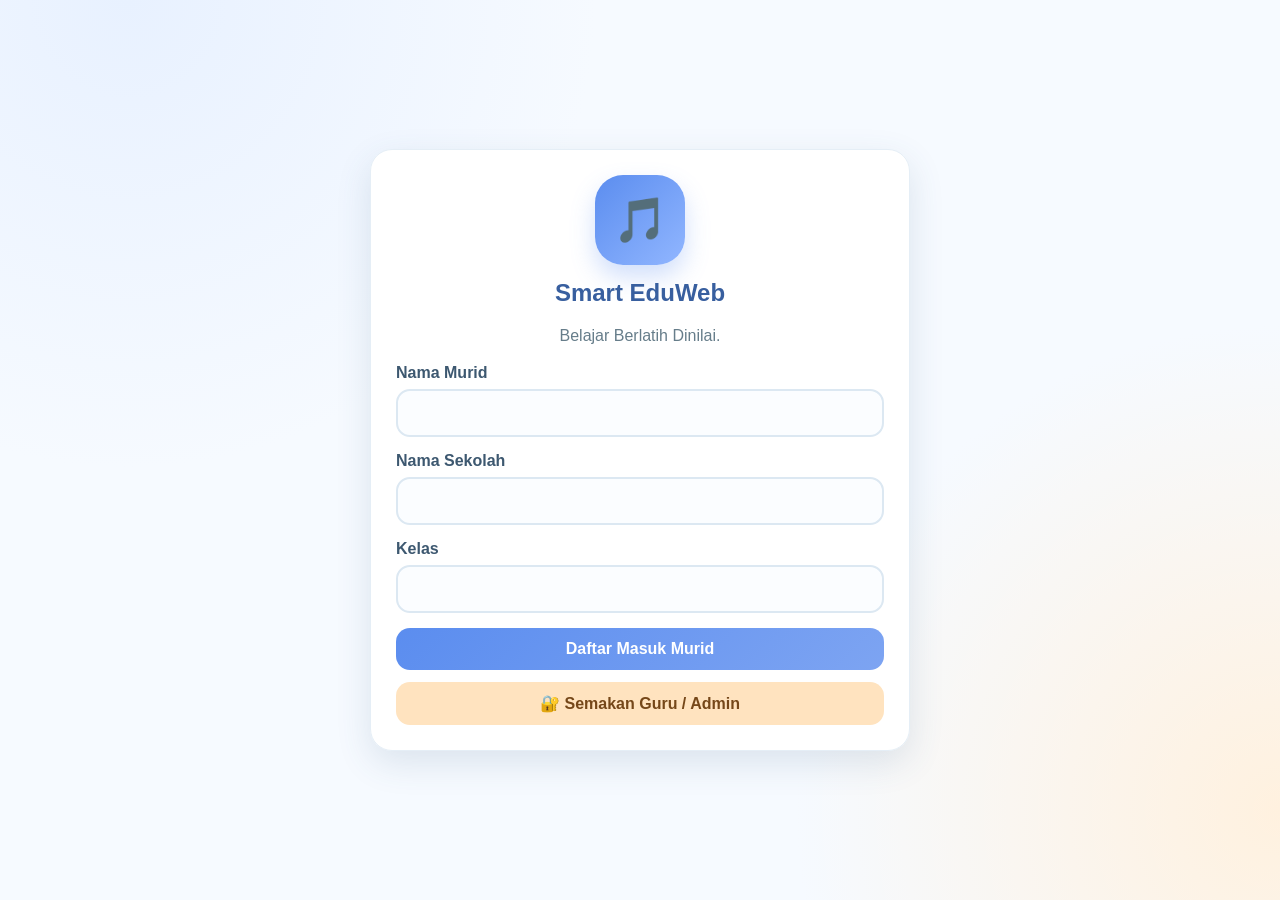
==== commit f6630efe: "Update login section and title in index.html" ====
--- a/index.html
+++ b/index.html
@@ -1,5 +1,5 @@
 <!doctype html><html lang="ms"><head><meta charset="utf-8"><meta name="viewport" content="width=device-width,initial-scale=1"><title>Belajar Rekoder Pro Tahun 4</title><link rel="stylesheet" href="css/style.css"></head><body>
-<section id="loginScreen" class="center-screen"><div class="card login-card"><div class="logo">🎵</div><h1>Belajar Rekoder Pro</h1><p class="lead">Aplikasi pembelajaran muzik Tahun 4.</p><div class="form-group"><label>Nama Murid</label><input id="studentName"></div><div class="form-group"><label>Nama Sekolah</label><input id="schoolName"></div><div class="form-group"><label>Kelas</label><input id="className"></div><button class="btn btn-primary full" onclick="studentLogin()">Daftar Masuk Murid</button><div style="height:12px"></div><a class="btn btn-secondary full" href="admin.html">🔐 Semakan Guru / Admin</a></div></section>
+<section id="loginScreen" class="center-screen"><div class="card login-card"><div class="logo">🎵</div><h1>Smart EduWeb</h1><p class="lead">Belajar Berlatih Dinilai.</p><div class="form-group"><label>Nama Murid</label><input id="studentName"></div><div class="form-group"><label>Nama Sekolah</label><input id="schoolName"></div><div class="form-group"><label>Kelas</label><input id="className"></div><button class="btn btn-primary full" onclick="studentLogin()">Daftar Masuk Murid</button><div style="height:12px"></div><a class="btn btn-secondary full" href="admin.html">🔐 Semakan Guru / Admin</a></div></section>
 <main id="app" class="container hidden"><header class="topbar"><div class="brand"><span class="brand-icon">🎶</span><span>Belajar Rekoder Pro<br><small class="small">Muzik Tahun 4</small></span></div><div class="userbox"><div id="userName"></div><div id="userInfo" class="small"></div><button class="btn btn-light" onclick="logout()">Keluar</button></div></header>
 <nav class="nav"><button class="active" onclick="showPage('home',this)">🏠 Utama</button><button onclick="showPage('notes',this)">📘 Nota</button><button onclick="showPage('practice',this)">🎼 Latihan</button><button onclick="showPage('quiz',this)">📝 Kuiz</button><button onclick="showPage('score',this)">🏆 Markah</button></nav>
 <section id="home" class="page hero"><h1>Selamat Datang ke Belajar Rekoder</h1><p>Pelajari teknik asas, latihan penjarian B, A dan G, kemudian jawab kuiz 20 soalan.</p><div class="grid" style="margin-top:22px;text-align:left"><div class="feature"><h3>📘 Nota Mudah</h3><p>Teknik asas dalam bahasa mudah.</p></div><div class="feature"><h3>🎼 Latihan Interaktif</h3><p>Penjarian dan bunyi not asas.</p></div><div class="feature"><h3>📝 Kuiz 20 Soalan</h3><p>Markah automatik.</p></div><div class="feature"><h3>☁️ Simpan Dalam Talian</h3><p>Keputusan dihantar kepada guru.</p></div></div></section>
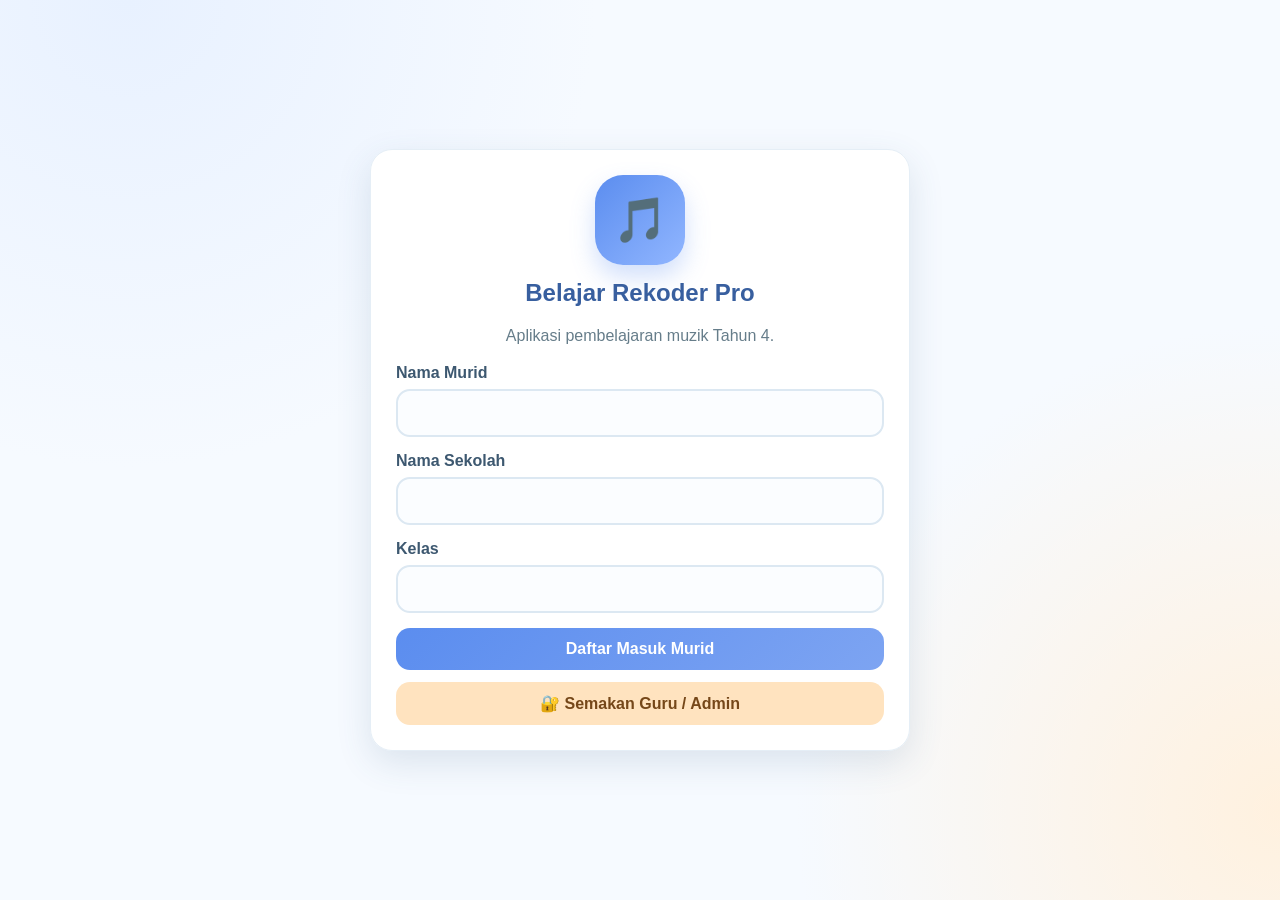
==== commit a6c63d2f: "Add files via upload" ====
--- a/index.html
+++ b/index.html
@@ -1,5 +1,5 @@
 <!doctype html><html lang="ms"><head><meta charset="utf-8"><meta name="viewport" content="width=device-width,initial-scale=1"><title>Belajar Rekoder Pro Tahun 4</title><link rel="stylesheet" href="css/style.css"></head><body>
-<section id="loginScreen" class="center-screen"><div class="card login-card"><div class="logo">🎵</div><h1>Smart EduWeb</h1><p class="lead">Belajar Berlatih Dinilai.</p><div class="form-group"><label>Nama Murid</label><input id="studentName"></div><div class="form-group"><label>Nama Sekolah</label><input id="schoolName"></div><div class="form-group"><label>Kelas</label><input id="className"></div><button class="btn btn-primary full" onclick="studentLogin()">Daftar Masuk Murid</button><div style="height:12px"></div><a class="btn btn-secondary full" href="admin.html">🔐 Semakan Guru / Admin</a></div></section>
+<section id="loginScreen" class="center-screen"><div class="card login-card"><div class="logo">🎵</div><h1>Belajar Rekoder Pro</h1><p class="lead">Aplikasi pembelajaran muzik Tahun 4.</p><div class="form-group"><label>Nama Murid</label><input id="studentName"></div><div class="form-group"><label>Nama Sekolah</label><input id="schoolName"></div><div class="form-group"><label>Kelas</label><input id="className"></div><button class="btn btn-primary full" onclick="studentLogin()">Daftar Masuk Murid</button><div style="height:12px"></div><a class="btn btn-secondary full" href="admin.html">🔐 Semakan Guru / Admin</a></div></section>
 <main id="app" class="container hidden"><header class="topbar"><div class="brand"><span class="brand-icon">🎶</span><span>Belajar Rekoder Pro<br><small class="small">Muzik Tahun 4</small></span></div><div class="userbox"><div id="userName"></div><div id="userInfo" class="small"></div><button class="btn btn-light" onclick="logout()">Keluar</button></div></header>
 <nav class="nav"><button class="active" onclick="showPage('home',this)">🏠 Utama</button><button onclick="showPage('notes',this)">📘 Nota</button><button onclick="showPage('practice',this)">🎼 Latihan</button><button onclick="showPage('quiz',this)">📝 Kuiz</button><button onclick="showPage('score',this)">🏆 Markah</button></nav>
 <section id="home" class="page hero"><h1>Selamat Datang ke Belajar Rekoder</h1><p>Pelajari teknik asas, latihan penjarian B, A dan G, kemudian jawab kuiz 20 soalan.</p><div class="grid" style="margin-top:22px;text-align:left"><div class="feature"><h3>📘 Nota Mudah</h3><p>Teknik asas dalam bahasa mudah.</p></div><div class="feature"><h3>🎼 Latihan Interaktif</h3><p>Penjarian dan bunyi not asas.</p></div><div class="feature"><h3>📝 Kuiz 20 Soalan</h3><p>Markah automatik.</p></div><div class="feature"><h3>☁️ Simpan Dalam Talian</h3><p>Keputusan dihantar kepada guru.</p></div></div></section>
